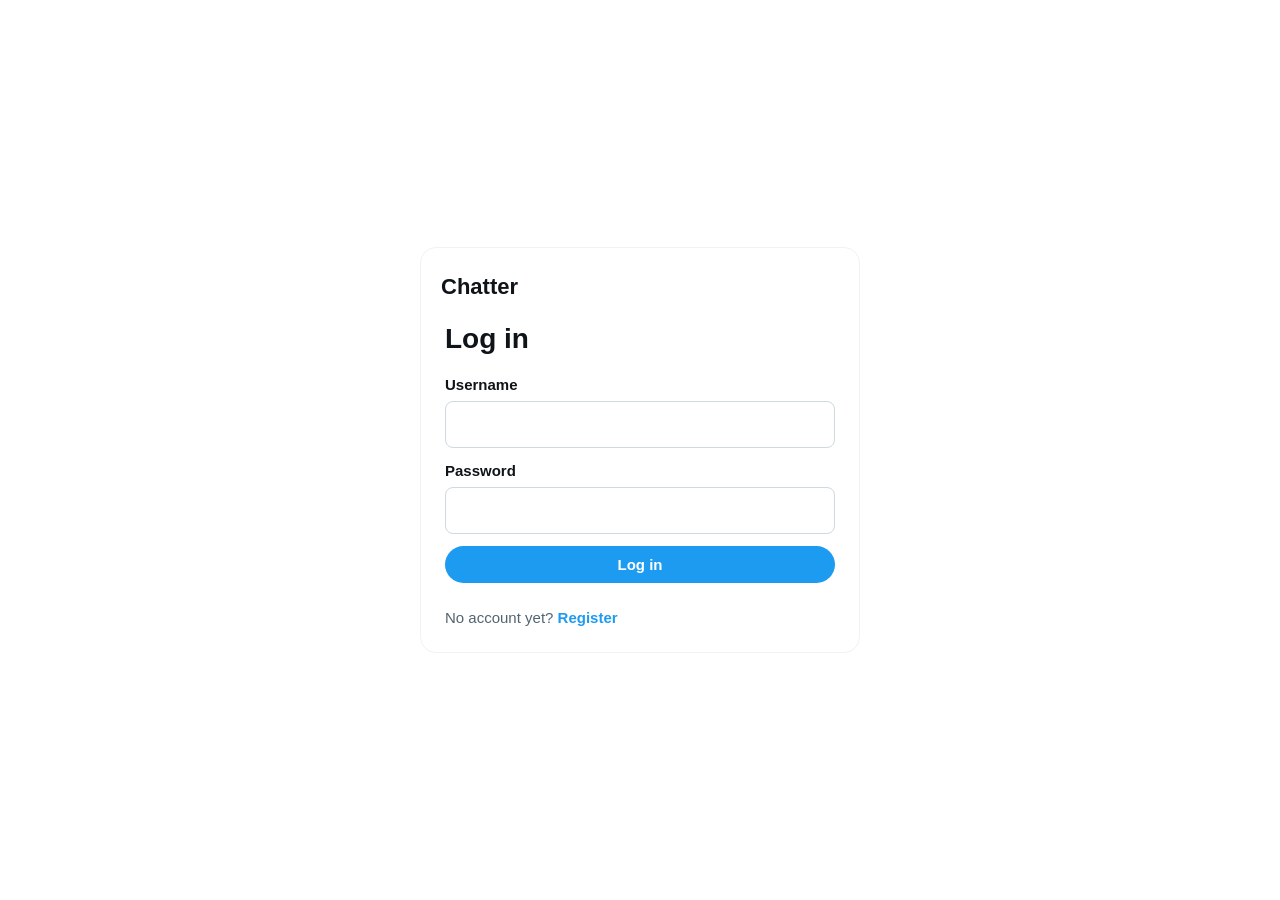
==== frontend/index.html @ f5b8c7cb "feat: allow the local pages to call the API" ====
<!doctype html>
<html lang="en">
<head>
    <meta charset="UTF-8">
    <meta name="viewport" content="width=device-width, initial-scale=1">
    <link rel="icon" href="favicon.ico" sizes="48x48">
    <link rel="icon" href="favicon.svg" type="image/svg+xml">
    <title>Chatter</title>
    <link rel="stylesheet" href="css/app.css">
</head>
<body data-page="feed">
<div class="app">
    <aside class="nav">
        <a class="brand" href="index.html">Chatter</a>
        <a class="active" href="index.html">
            <svg viewBox="0 0 24 24"><path d="M4 10.5 12 4l8 6.5V20a1 1 0 0 1-1 1h-5v-6H10v6H5a1 1 0 0 1-1-1z"/></svg>
            <span>Home</span>
        </a>
        <a href="people.html">
            <svg viewBox="0 0 24 24"><path d="M10 4a6 6 0 1 0 3.6 10.8l4.3 4.3 1.4-1.4-4.3-4.3A6 6 0 0 0 10 4zm0 2a4 4 0 1 1 0 8 4 4 0 0 1 0-8z"/></svg>
            <span>People</span>
        </a>
        <a href="me.html">
            <svg viewBox="0 0 24 24"><path d="M12 12a4 4 0 1 0-4-4 4 4 0 0 0 4 4zm0 2c-4 0-7 2-7 4v2h14v-2c0-2-3-4-7-4z"/></svg>
            <span>Profile</span>
        </a>
    </aside>

    <main class="feed">
        <form class="composer" id="composer">
            <span class="avatar" id="composer-avatar">?</span>
            <div>
                <textarea name="content" maxlength="280" placeholder="What's new" required></textarea>
                <div class="composer-bar">
                    <select name="category" aria-label="Category">
                        <option>GENERAL</option>
                        <option>NEWS</option>
                        <option>POLITICS</option>
                        <option>TECHNOLOGY</option>
                        <option>SCIENCE</option>
                        <option>EDUCATION</option>
                        <option>BUSINESS</option>
                        <option>SPORTS</option>
                        <option>ENTERTAINMENT</option>
                        <option>MUSIC</option>
                        <option>GAMING</option>
                        <option>ART</option>
                        <option>FASHION</option>
                        <option>FOOD</option>
                        <option>TRAVEL</option>
                        <option>HEALTH</option>
                        <option>NATURE</option>
                        <option>ANIMALS</option>
                        <option>OTHER</option>
                    </select>
                    <button class="btn" type="submit">Post</button>
                </div>
            </div>
        </form>
        <div class="tabs">
            <button class="active" type="button" data-filter="all">All</button>
            <button type="button" data-filter="following">Following</button>
            <div class="tab-menu">
                <button type="button" id="categories-tab">Categories</button>
                <div class="menu" id="category-menu" hidden></div>
            </div>
        </div>
        <div id="posts"></div>
        <p class="empty" id="empty" hidden>Nothing here yet.</p>
    </main>
    <aside class="side" id="following"></aside>
</div>
<script src="js/config.js"></script>
<script src="js/api.js"></script>
<script src="js/app.js"></script>
</body>
</html>
---- frontend/css/app.css ----
:root {
    --text: #0f1419;
    --muted: #536471;
    --line: #eff3f4;
    --blue: #1d9bf0;
    --blue-hover: #1a8cd8;
    --hover: #f7f9f9;
    --pill: #e7e7e8;
}

* { box-sizing: border-box; }

body {
    margin: 0;
    color: var(--text);
    background: #fff;
    font: 15px/1.4 -apple-system, BlinkMacSystemFont, "Segoe UI", sans-serif;
}

a { color: inherit; text-decoration: none; }
a:hover { color: var(--blue); }
button, input, select, textarea { font: inherit; color: inherit; }

.app {
    display: grid;
    grid-template-columns: 260px minmax(0, 600px) 340px;
    max-width: 1200px;
    min-height: 100vh;
    margin: 0 auto;
}

.nav, .side { padding: 4px 12px 24px; }
.nav {
    display: flex;
    flex-direction: column;
    align-self: start;
    position: sticky;
    top: 0;
    height: 100vh;
}
.nav-logout {
    display: flex;
    align-items: center;
    gap: 16px;
    width: fit-content;
    margin-top: auto;
    padding: 12px;
    border: 0;
    border-radius: 999px;
    background: transparent;
    font-size: 20px;
    cursor: pointer;
}
.nav-logout:hover { background: var(--hover); }
.feed {
    border-left: 1px solid var(--line);
    border-right: 1px solid var(--line);
    padding-top: 16px;
}

.brand {
    display: inline-block;
    width: fit-content;
    margin: 16px 12px 8px;
    padding: 0;
    font-size: 22px;
    font-weight: 800;
}

.nav a, .side h2 {
    display: flex;
    align-items: center;
    gap: 16px;
    padding: 12px;
    border-radius: 999px;
    font-size: 20px;
}

.nav a:hover { background: var(--hover); color: var(--blue); }
.nav a.brand {
    display: inline-block;
    width: fit-content;
    margin: 16px 12px 8px;
    padding: 0;
    border-radius: 0;
    font-size: 22px;
}
.nav a.brand:hover,
.brand:hover {
    background: transparent;
    color: var(--blue);
}
.nav a.active { font-weight: 700; }
.nav svg { width: 26px; height: 26px; fill: currentColor; }

.composer, .post, .profile-head, .panel {
    padding: 12px 16px;
    border-bottom: 1px solid var(--line);
}

.composer { display: grid; grid-template-columns: 40px 1fr; gap: 12px; }
.composer textarea {
    width: 100%;
    min-height: 52px;
    border: 0;
    resize: vertical;
    outline: none;
    font-size: 20px;
}
.composer textarea::placeholder { color: var(--muted); }
.composer-bar { display: flex; align-items: center; justify-content: space-between; gap: 12px; }
.composer select {
    border: 0;
    color: var(--blue);
    background: transparent;
    font-weight: 700;
}

.tabs { display: flex; border-bottom: 1px solid var(--line); }
.tabs > button, .tab-menu > button {
    flex: 1;
    border: 0;
    border-bottom: 2px solid transparent;
    background: transparent;
    padding: 16px 8px;
    font-weight: 600;
    color: var(--muted);
    cursor: pointer;
}
.tabs > button.active, .tab-menu > button.active { color: var(--text); border-bottom-color: var(--blue); }
.tabs > button:hover, .tab-menu > button:hover { background: var(--hover); }
.tab-menu { position: relative; flex: 1; display: flex; }
.menu {
    position: absolute;
    top: calc(100% + 4px);
    right: 0;
    z-index: 4;
    min-width: 180px;
    max-height: 320px;
    overflow: auto;
    background: #fff;
    border: 1px solid var(--line);
    border-radius: 12px;
    box-shadow: 0 8px 24px rgba(15, 20, 25, 0.12);
    padding: 4px 0;
}
.menu[hidden] { display: none; }
.menu button {
    display: block;
    width: 100%;
    border: 0;
    background: transparent;
    padding: 10px 16px;
    text-align: left;
    font-weight: 600;
    cursor: pointer;
}
.menu button:hover { background: var(--hover); }
.menu button.active { color: var(--blue); }

.post { display: grid; grid-template-columns: 40px 1fr; gap: 12px; }
.post-open { cursor: pointer; }
.post[hidden] { display: none; }
.parent-link { display: block; margin: 0 0 4px; color: var(--muted); font-size: 13px; }
.parent-link:hover { color: var(--blue); }
.post:hover { background: var(--hover); }
.post .content, .post p { margin: 2px 0 10px; font-size: 15px; }
.post .content textarea { width: 100%; min-height: 72px; border: 1px solid #cfd9de; border-radius: 8px; padding: 8px; }
.post .content textarea:hover, .post .content textarea:focus { border-color: var(--blue); outline: none; }
.post header { display: flex; align-items: flex-start; gap: 8px; }
.post header .who { display: flex; flex: 1; flex-wrap: wrap; gap: 4px 6px; align-items: baseline; min-width: 0; }
.post header span, .post time { color: var(--muted); }
.post-category {
    margin-left: auto;
    margin-right: 12px;
    color: var(--muted);
    font-size: 13px;
    line-height: 32px;
    flex: none;
    white-space: nowrap;
}
.more { position: relative; flex: none; }
.more-btn {
    display: grid;
    place-items: center;
    width: 32px;
    height: 32px;
    border: 0;
    border-radius: 999px;
    background: transparent;
    color: var(--muted);
    cursor: pointer;
}
.more-btn:hover { background: rgba(29, 155, 240, 0.1); color: var(--blue); }
.more-btn svg { width: 18px; height: 18px; fill: currentColor; }

.actions {
    display: flex;
    align-items: center;
    max-width: 425px;
    margin-top: 2px;
    color: var(--muted);
}
.action { display: flex; flex: 1; align-items: center; min-width: 0; }
.action .hit {
    display: inline-flex;
    align-items: center;
    justify-content: center;
    width: 32px;
    height: 32px;
    padding: 0;
    border: 0;
    border-radius: 999px;
    background: transparent;
    color: inherit;
}
.action button.hit { cursor: pointer; }
.action .count {
    padding: 0;
    border: 0;
    background: transparent;
    color: inherit;
    font-size: 13px;
    line-height: 1;
}
.action button.count { cursor: pointer; }
.action svg { width: 18px; height: 18px; fill: currentColor; display: block; }
.action.reply a.hit:hover { color: #1d9bf0; background: rgba(29, 155, 240, 0.1); }
.action.reply .count,
.action.views,
.action.views .count { color: var(--muted); }
.action.repost button.hit:hover { color: #00ba7c; background: rgba(0, 186, 124, 0.1); }
.action.repost.active .hit,
.action.repost.active .count { color: #00ba7c; }
.action.repost .count:hover { color: var(--blue); }
.action.like button.hit:hover { color: #f91880; background: rgba(249, 24, 128, 0.1); }
.action.like.active .hit,
.action.like.active .count { color: #f91880; }
.action.like .count:hover { color: var(--blue); }
.dialog {
    position: fixed;
    inset: 0;
    display: grid;
    place-items: center;
    background: rgba(0, 0, 0, 0.4);
    z-index: 5;
}
.dialog[hidden] { display: none; }
.dialog-card {
    width: min(420px, calc(100% - 32px));
    max-height: 80vh;
    overflow: auto;
    background: #fff;
    border-radius: 16px;
    padding: 8px 16px 16px;
}

.avatar, .avatar-lg {
    display: grid;
    place-items: center;
    flex: none;
    line-height: 1;
    border-radius: 50%;
    color: #fff;
    font-weight: 700;
    background: var(--avatar, #1d9bf0);
}
.person .avatar {
    display: grid;
    place-items: center;
}
.avatar { width: 40px; height: 40px; }
.avatar-lg { width: 88px; height: 88px; font-size: 32px; }
.avatar img, .avatar-lg img {
    width: 100%;
    height: 100%;
    border-radius: 50%;
    object-fit: cover;
}

.btn {
    border: 0;
    border-radius: 999px;
    background: var(--blue);
    color: #fff;
    font-weight: 700;
    padding: 8px 16px;
    cursor: pointer;
}
.btn:hover { background: var(--blue-hover); }
.btn.secondary { background: #fff; color: var(--text); border: 1px solid #cfd9de; }
.btn.secondary:hover { background: var(--hover); }

.side h2 { font-size: 20px; margin: 8px 0; padding-left: 0; }
.people-search {
    padding: 12px 16px;
    border-bottom: 1px solid var(--line);
}
.people-search input {
    width: 100%;
    border: 0;
    border-radius: 999px;
    background: #eff3f4;
    padding: 12px 16px;
    outline: none;
}
.people-list { padding: 0 16px; }
.person { display: flex; align-items: center; gap: 12px; padding: 12px 0; }
.person[hidden] { display: none; }
.person a:not(.avatar) { flex: 1; }
.person strong, .person span:not(.avatar) { display: block; }
.person span:not(.avatar) { color: var(--muted); }

.profile-head { display: grid; grid-template-columns: 88px 1fr; gap: 16px; }
.profile-head p { margin: 8px 0; }
.muted { color: var(--muted); }
.row { display: flex; gap: 8px; flex-wrap: wrap; margin-top: 12px; }
.badge {
    border-radius: 4px;
    background: #f7d6d6;
    color: #8b1e1e;
    font-size: 12px;
    font-weight: 700;
    padding: 2px 6px;
}

.form { display: grid; gap: 12px; padding: 16px; }
.form[hidden] { display: none; }
.form label { display: grid; gap: 6px; font-weight: 700; }
.form input, .form textarea, form.reply input {
    border: 1px solid #cfd9de;
    border-radius: 8px;
    padding: 12px;
}
.form input:hover, .form textarea:hover, .form select:hover,
.reply input:hover, .people-search input:hover,
.composer textarea:hover, .composer select:hover {
    border-color: var(--blue);
}
.form input:focus, .form textarea:focus, .reply input:focus, .people-search input:focus {
    outline: none;
    border-color: var(--blue);
}
.field-name { display: block; }
.req { color: #f4212e; }
.with-info, .file-field { display: flex; align-items: center; gap: 8px; }
.with-info input, .with-info textarea, .file-field input { flex: 1; min-width: 0; }
.with-info:has(textarea) { align-items: flex-start; }
.with-info:has(textarea) .info { margin-top: 10px; }
.info {
    position: relative;
    display: grid;
    place-items: center;
    flex: none;
    width: 22px;
    height: 22px;
    border: 1px solid var(--muted);
    border-radius: 50%;
    color: var(--muted);
    font-size: 13px;
    font-weight: 700;
    line-height: 1;
    cursor: help;
}
.info-tip {
    display: none;
    position: absolute;
    right: 0;
    top: calc(100% + 6px);
    width: 220px;
    padding: 8px 10px;
    border-radius: 8px;
    background: #0f1419;
    color: #fff;
    font-size: 13px;
    font-weight: 400;
    line-height: 1.3;
    z-index: 2;
}
.info:hover .info-tip, .info:focus .info-tip { display: block; }
.card .muted a { color: var(--blue); font-weight: 700; }
.topics-toggle {
    display: flex;
    align-items: center;
    gap: 8px;
    width: 100%;
    border: 0;
    background: transparent;
    padding: 0;
    font-weight: 700;
    text-align: left;
    cursor: pointer;
}
.chevron { display: inline-block; color: var(--muted); transition: transform 0.15s; }
.topics-toggle.open .chevron { transform: rotate(90deg); }
.topics-toggle:hover { color: var(--blue); }
.checks[hidden] { display: none; }
.checks { display: flex; flex-wrap: wrap; gap: 8px; }
.checks label {
    display: flex;
    align-items: center;
    gap: 6px;
    border: 1px solid var(--line);
    border-radius: 999px;
    padding: 6px 12px;
    font-weight: 600;
}

.auth {
    min-height: 100vh;
    display: grid;
    place-items: center;
    background: #fff;
}
.card {
    width: min(440px, calc(100% - 32px));
    border: 1px solid var(--line);
    border-radius: 16px;
    padding: 8px 8px 24px;
}
.card h1 { margin: 8px 16px 0; font-size: 28px; }
.card p { margin: 8px 16px 0; }

form.reply { display: flex; gap: 12px; padding: 12px 16px 16px; }
form.reply input { flex: 1; }

.empty { padding: 32px 16px; color: var(--muted); text-align: center; }
.notice {
    margin: 0;
    padding: 12px 16px;
    color: #8b1e1e;
}

@media (max-width: 1000px) {
    .app { grid-template-columns: 80px minmax(0, 1fr); }
    .side, .nav a span, .nav-logout span { display: none; }
}
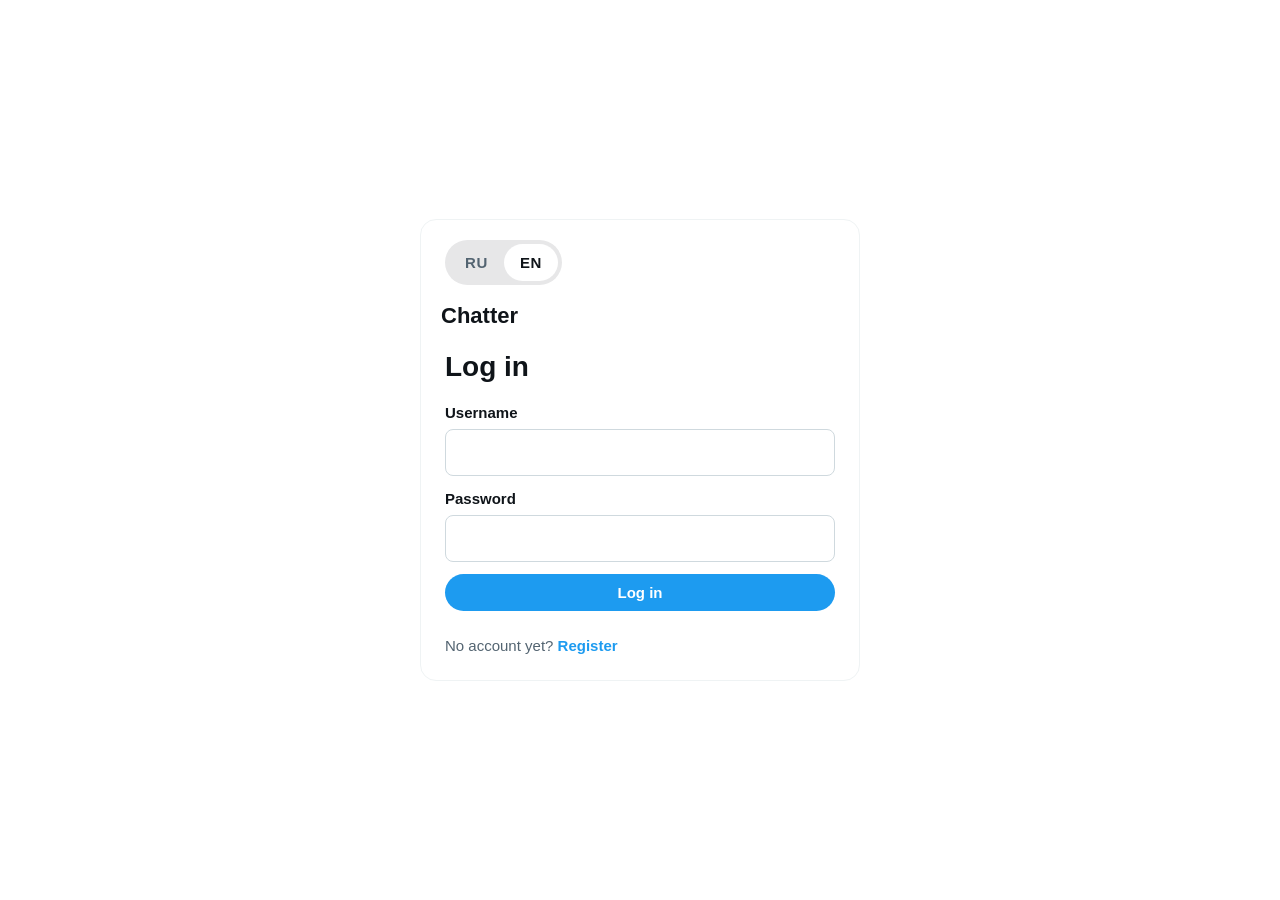
==== commit e9a86559: "feat: translate the pages from a language switch" ====
--- a/frontend/index.html
+++ b/frontend/index.html
@@ -5,7 +5,7 @@
     <meta name="viewport" content="width=device-width, initial-scale=1">
     <link rel="icon" href="favicon.ico" sizes="48x48">
     <link rel="icon" href="favicon.svg" type="image/svg+xml">
-    <title>Chatter</title>
+    <title data-i18n="title.home">Chatter</title>
     <link rel="stylesheet" href="css/app.css">
 </head>
 <body data-page="feed">
@@ -14,15 +14,15 @@
         <a class="brand" href="index.html">Chatter</a>
         <a class="active" href="index.html">
             <svg viewBox="0 0 24 24"><path d="M4 10.5 12 4l8 6.5V20a1 1 0 0 1-1 1h-5v-6H10v6H5a1 1 0 0 1-1-1z"/></svg>
-            <span>Home</span>
+            <span data-i18n="nav.home">Home</span>
         </a>
         <a href="people.html">
             <svg viewBox="0 0 24 24"><path d="M10 4a6 6 0 1 0 3.6 10.8l4.3 4.3 1.4-1.4-4.3-4.3A6 6 0 0 0 10 4zm0 2a4 4 0 1 1 0 8 4 4 0 0 1 0-8z"/></svg>
-            <span>People</span>
+            <span data-i18n="nav.people">People</span>
         </a>
         <a href="me.html">
             <svg viewBox="0 0 24 24"><path d="M12 12a4 4 0 1 0-4-4 4 4 0 0 0 4 4zm0 2c-4 0-7 2-7 4v2h14v-2c0-2-3-4-7-4z"/></svg>
-            <span>Profile</span>
+            <span data-i18n="nav.profile">Profile</span>
         </a>
     </aside>
 
@@ -30,47 +30,48 @@
         <form class="composer" id="composer">
             <span class="avatar" id="composer-avatar">?</span>
             <div>
-                <textarea name="content" maxlength="280" placeholder="What's new" required></textarea>
+                <textarea name="content" maxlength="280" data-i18n-placeholder="composer.placeholder" placeholder="What's new" required></textarea>
                 <div class="composer-bar">
-                    <select name="category" aria-label="Category">
-                        <option>GENERAL</option>
-                        <option>NEWS</option>
-                        <option>POLITICS</option>
-                        <option>TECHNOLOGY</option>
-                        <option>SCIENCE</option>
-                        <option>EDUCATION</option>
-                        <option>BUSINESS</option>
-                        <option>SPORTS</option>
-                        <option>ENTERTAINMENT</option>
-                        <option>MUSIC</option>
-                        <option>GAMING</option>
-                        <option>ART</option>
-                        <option>FASHION</option>
-                        <option>FOOD</option>
-                        <option>TRAVEL</option>
-                        <option>HEALTH</option>
-                        <option>NATURE</option>
-                        <option>ANIMALS</option>
-                        <option>OTHER</option>
+                    <select name="category" data-i18n-aria="field.category" aria-label="Category">
+                        <option value="GENERAL">GENERAL</option>
+                        <option value="NEWS">NEWS</option>
+                        <option value="POLITICS">POLITICS</option>
+                        <option value="TECHNOLOGY">TECHNOLOGY</option>
+                        <option value="SCIENCE">SCIENCE</option>
+                        <option value="EDUCATION">EDUCATION</option>
+                        <option value="BUSINESS">BUSINESS</option>
+                        <option value="SPORTS">SPORTS</option>
+                        <option value="ENTERTAINMENT">ENTERTAINMENT</option>
+                        <option value="MUSIC">MUSIC</option>
+                        <option value="GAMING">GAMING</option>
+                        <option value="ART">ART</option>
+                        <option value="FASHION">FASHION</option>
+                        <option value="FOOD">FOOD</option>
+                        <option value="TRAVEL">TRAVEL</option>
+                        <option value="HEALTH">HEALTH</option>
+                        <option value="NATURE">NATURE</option>
+                        <option value="ANIMALS">ANIMALS</option>
+                        <option value="OTHER">OTHER</option>
                     </select>
-                    <button class="btn" type="submit">Post</button>
+                    <button class="btn" type="submit" data-i18n="action.post">Post</button>
                 </div>
             </div>
         </form>
         <div class="tabs">
-            <button class="active" type="button" data-filter="all">All</button>
-            <button type="button" data-filter="following">Following</button>
+            <button class="active" type="button" data-filter="all" data-i18n="tab.all">All</button>
+            <button type="button" data-filter="following" data-i18n="tab.following">Following</button>
             <div class="tab-menu">
-                <button type="button" id="categories-tab">Categories</button>
+                <button type="button" id="categories-tab" data-i18n="tab.categories">Categories</button>
                 <div class="menu" id="category-menu" hidden></div>
             </div>
         </div>
         <div id="posts"></div>
-        <p class="empty" id="empty" hidden>Nothing here yet.</p>
+        <p class="empty" id="empty" data-i18n="empty.nothing" hidden>Nothing here yet.</p>
     </main>
     <aside class="side" id="following"></aside>
 </div>
 <script src="js/config.js"></script>
+<script src="js/i18n.js"></script>
 <script src="js/api.js"></script>
 <script src="js/app.js"></script>
 </body>
--- a/frontend/css/app.css
+++ b/frontend/css/app.css
@@ -38,12 +38,39 @@
     top: 0;
     height: 100vh;
 }
+.lang-switch {
+    display: flex;
+    align-items: center;
+    width: fit-content;
+    margin-top: auto;
+    margin-left: 12px;
+    margin-bottom: 8px;
+    padding: 4px;
+    background: var(--pill);
+    border-radius: 999px;
+}
+.lang-switch button {
+    border: 0;
+    background: transparent;
+    color: var(--muted);
+    font-weight: 800;
+    letter-spacing: 0.04em;
+    padding: 8px 16px;
+    border-radius: 999px;
+    cursor: pointer;
+}
+.lang-switch button.active {
+    background: #fff;
+    color: var(--text);
+}
+.card .lang-switch { margin: 12px 16px 0; }
+.nav a[data-moderation] { margin-top: 8px; }
 .nav-logout {
     display: flex;
     align-items: center;
     gap: 16px;
     width: fit-content;
-    margin-top: auto;
+    margin-top: 0;
     padding: 12px;
     border: 0;
     border-radius: 999px;
@@ -56,6 +83,12 @@
     border-left: 1px solid var(--line);
     border-right: 1px solid var(--line);
     padding-top: 16px;
+}
+.page-title {
+    margin: 0;
+    padding: 0 16px 16px;
+    font-size: 20px;
+    border-bottom: 1px solid var(--line);
 }
 
 .brand {
@@ -93,7 +126,7 @@
 .nav a.active { font-weight: 700; }
 .nav svg { width: 26px; height: 26px; fill: currentColor; }
 
-.composer, .post, .profile-head, .panel {
+.composer, .post, .profile-head {
     padding: 12px 16px;
     border-bottom: 1px solid var(--line);
 }
@@ -170,6 +203,7 @@
 .post header { display: flex; align-items: flex-start; gap: 8px; }
 .post header .who { display: flex; flex: 1; flex-wrap: wrap; gap: 4px 6px; align-items: baseline; min-width: 0; }
 .post header span, .post time { color: var(--muted); }
+.post time { white-space: nowrap; }
 .post-category {
     margin-left: auto;
     margin-right: 12px;
@@ -310,9 +344,36 @@
 .person a:not(.avatar) { flex: 1; }
 .person strong, .person span:not(.avatar) { display: block; }
 .person span:not(.avatar) { color: var(--muted); }
-
-.profile-head { display: grid; grid-template-columns: 88px 1fr; gap: 16px; }
+.person span.role { display: inline; margin-left: 6px; font-size: 12px; font-weight: 700; }
+.role { font-size: 13px; font-weight: 700; }
+.person .role.role-USER, .role.role-USER { color: var(--muted); }
+.person .role.role-MODERATOR, .role.role-MODERATOR { color: #00ba7c; }
+.person .role.role-ADMIN, .role.role-ADMIN { color: var(--blue); }
+.row select {
+    border: 1px solid #cfd9de;
+    border-radius: 999px;
+    padding: 8px 12px;
+    background: #fff;
+    font-weight: 700;
+}
+.section-title { margin: 0; padding: 16px 16px 0; font-size: 18px; }
+#posts[hidden], #staff[hidden] { display: none; }
+
+.profile-head { position: relative; display: grid; grid-template-columns: 88px 1fr; gap: 16px; }
 .profile-head p { margin: 8px 0; }
+.profile-info { padding-right: 40px; }
+.profile-name { display: flex; align-items: baseline; gap: 8px; flex-wrap: wrap; }
+.form-actions { margin-top: 0; }
+.profile-head .settings {
+    position: absolute;
+    top: 8px;
+    right: 8px;
+    z-index: 2;
+    grid-column: 1 / -1;
+    grid-row: 1;
+    width: 32px;
+    height: 32px;
+}
 .muted { color: var(--muted); }
 .row { display: flex; gap: 8px; flex-wrap: wrap; margin-top: 12px; }
 .badge {
@@ -327,17 +388,19 @@
 .form { display: grid; gap: 12px; padding: 16px; }
 .form[hidden] { display: none; }
 .form label { display: grid; gap: 6px; font-weight: 700; }
-.form input, .form textarea, form.reply input {
+.form input, .form textarea, .form select, form.reply input {
     border: 1px solid #cfd9de;
     border-radius: 8px;
     padding: 12px;
 }
+.form select { background: #fff; font: inherit; font-weight: 700; }
+.form .muted { margin: 0; font-weight: 400; }
 .form input:hover, .form textarea:hover, .form select:hover,
 .reply input:hover, .people-search input:hover,
 .composer textarea:hover, .composer select:hover {
     border-color: var(--blue);
 }
-.form input:focus, .form textarea:focus, .reply input:focus, .people-search input:focus {
+.form input:focus, .form textarea:focus, .form select:focus, .reply input:focus, .people-search input:focus {
     outline: none;
     border-color: var(--blue);
 }
@@ -379,32 +442,6 @@
 }
 .info:hover .info-tip, .info:focus .info-tip { display: block; }
 .card .muted a { color: var(--blue); font-weight: 700; }
-.topics-toggle {
-    display: flex;
-    align-items: center;
-    gap: 8px;
-    width: 100%;
-    border: 0;
-    background: transparent;
-    padding: 0;
-    font-weight: 700;
-    text-align: left;
-    cursor: pointer;
-}
-.chevron { display: inline-block; color: var(--muted); transition: transform 0.15s; }
-.topics-toggle.open .chevron { transform: rotate(90deg); }
-.topics-toggle:hover { color: var(--blue); }
-.checks[hidden] { display: none; }
-.checks { display: flex; flex-wrap: wrap; gap: 8px; }
-.checks label {
-    display: flex;
-    align-items: center;
-    gap: 6px;
-    border: 1px solid var(--line);
-    border-radius: 999px;
-    padding: 6px 12px;
-    font-weight: 600;
-}
 
 .auth {
     min-height: 100vh;
@@ -429,9 +466,12 @@
     margin: 0;
     padding: 12px 16px;
     color: #8b1e1e;
+    white-space: pre-line;
 }
 
 @media (max-width: 1000px) {
     .app { grid-template-columns: 80px minmax(0, 1fr); }
     .side, .nav a span, .nav-logout span { display: none; }
-}
+    .lang-switch { margin-left: 0; padding: 3px; }
+    .lang-switch button { padding: 6px 8px; font-size: 12px; }
+}
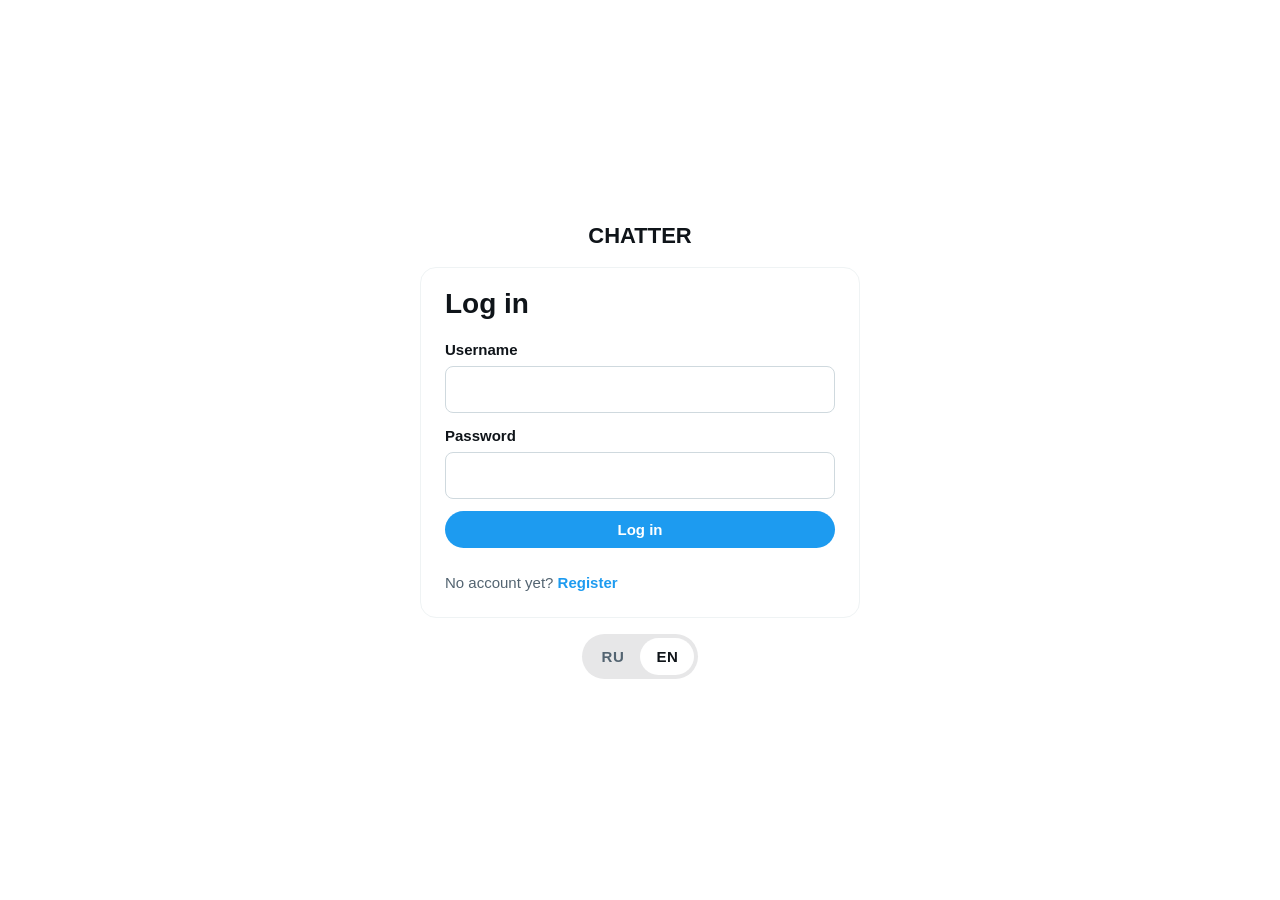
==== commit 67ed0ad4: "feat: update the feed, registration date, and role menu" ====
--- a/frontend/index.html
+++ b/frontend/index.html
@@ -5,13 +5,13 @@
     <meta name="viewport" content="width=device-width, initial-scale=1">
     <link rel="icon" href="favicon.ico" sizes="48x48">
     <link rel="icon" href="favicon.svg" type="image/svg+xml">
-    <title data-i18n="title.home">Chatter</title>
+    <title data-i18n="title.home">CHATTER</title>
     <link rel="stylesheet" href="css/app.css">
 </head>
 <body data-page="feed">
 <div class="app">
     <aside class="nav">
-        <a class="brand" href="index.html">Chatter</a>
+        <a class="brand" href="index.html">CHATTER</a>
         <a class="active" href="index.html">
             <svg viewBox="0 0 24 24"><path d="M4 10.5 12 4l8 6.5V20a1 1 0 0 1-1 1h-5v-6H10v6H5a1 1 0 0 1-1-1z"/></svg>
             <span data-i18n="nav.home">Home</span>
@@ -27,10 +27,26 @@
     </aside>
 
     <main class="feed">
+        <div class="tabs feed-tabs">
+            <button class="active" type="button" data-filter="all" data-i18n="tab.all">All</button>
+            <button type="button" data-filter="following" data-i18n="tab.following">Following</button>
+            <div class="tab-menu">
+                <button type="button" id="categories-tab" data-i18n="tab.categories">Categories</button>
+                <div class="menu" id="category-menu" hidden></div>
+            </div>
+        </div>
         <form class="composer" id="composer">
+            <button type="button" class="photo-btn" id="composer-photo" data-i18n-aria="aria.photo" aria-label="Add photo">
+                <svg viewBox="0 0 24 24"><path d="M3 5.5A2.5 2.5 0 0 1 5.5 3h13A2.5 2.5 0 0 1 21 5.5v13a2.5 2.5 0 0 1-2.5 2.5h-13A2.5 2.5 0 0 1 3 18.5v-13zm2.5-.5a.5.5 0 0 0-.5.5v9.1l3-3 3 3 5-5 3 3V5.5a.5.5 0 0 0-.5-.5h-13zM19 15.4l-3-3-5 5-3-3-3 3V18.5a.5.5 0 0 0 .5.5h13a.5.5 0 0 0 .5-.5V15.4zM9.5 8.5a1.5 1.5 0 1 1-3 0 1.5 1.5 0 0 1 3 0z"/></svg>
+            </button>
+            <input id="composer-file" type="file" accept="image/jpeg,image/png,image/heif" hidden>
             <span class="avatar" id="composer-avatar">?</span>
             <div>
                 <textarea name="content" maxlength="280" data-i18n-placeholder="composer.placeholder" placeholder="What's new" required></textarea>
+                <div class="composer-preview" id="composer-preview" hidden>
+                    <img alt="">
+                    <button type="button" id="composer-clear" data-i18n-aria="aria.remove-photo" aria-label="Remove photo">×</button>
+                </div>
                 <div class="composer-bar">
                     <select name="category" data-i18n-aria="field.category" aria-label="Category">
                         <option value="GENERAL">GENERAL</option>
@@ -57,14 +73,6 @@
                 </div>
             </div>
         </form>
-        <div class="tabs">
-            <button class="active" type="button" data-filter="all" data-i18n="tab.all">All</button>
-            <button type="button" data-filter="following" data-i18n="tab.following">Following</button>
-            <div class="tab-menu">
-                <button type="button" id="categories-tab" data-i18n="tab.categories">Categories</button>
-                <div class="menu" id="category-menu" hidden></div>
-            </div>
-        </div>
         <div id="posts"></div>
         <p class="empty" id="empty" data-i18n="empty.nothing" hidden>Nothing here yet.</p>
     </main>
--- a/frontend/css/app.css
+++ b/frontend/css/app.css
@@ -131,17 +131,59 @@
     border-bottom: 1px solid var(--line);
 }
 
-.composer { display: grid; grid-template-columns: 40px 1fr; gap: 12px; }
+.composer { position: relative; display: grid; grid-template-columns: 40px 1fr; gap: 12px; }
+.composer > .avatar { align-self: start; }
 .composer textarea {
     width: 100%;
     min-height: 52px;
     border: 0;
     resize: vertical;
     outline: none;
+    padding-right: 36px;
     font-size: 20px;
 }
 .composer textarea::placeholder { color: var(--muted); }
 .composer-bar { display: flex; align-items: center; justify-content: space-between; gap: 12px; }
+.composer .photo-btn {
+    position: absolute;
+    top: 8px;
+    right: 8px;
+    z-index: 1;
+    display: grid;
+    place-items: center;
+    width: 34px;
+    height: 34px;
+    border: 0;
+    border-radius: 999px;
+    background: transparent;
+    color: var(--blue);
+    cursor: pointer;
+}
+.photo-btn:hover { background: rgba(29, 155, 240, 0.1); }
+.photo-btn svg { width: 20px; height: 20px; fill: currentColor; }
+.composer-preview { position: relative; width: fit-content; max-width: 100%; margin-top: 8px; }
+.composer-preview[hidden] { display: none; }
+.composer-preview img {
+    display: block;
+    max-width: 100%;
+    max-height: 240px;
+    border: 1px solid var(--line);
+    border-radius: 16px;
+}
+.composer-preview button {
+    position: absolute;
+    top: 8px;
+    right: 8px;
+    width: 28px;
+    height: 28px;
+    border: 0;
+    border-radius: 999px;
+    background: rgba(15, 20, 25, 0.75);
+    color: #fff;
+    font-size: 18px;
+    line-height: 1;
+    cursor: pointer;
+}
 .composer select {
     border: 0;
     color: var(--blue);
@@ -150,8 +192,16 @@
 }
 
 .tabs { display: flex; border-bottom: 1px solid var(--line); }
+.feed > .feed-tabs:first-child { margin-top: -16px; }
+.feed-tabs {
+    position: sticky;
+    top: 0;
+    z-index: 3;
+    background: #fff;
+}
 .tabs > button, .tab-menu > button {
     flex: 1;
+    min-width: 0;
     border: 0;
     border-bottom: 2px solid transparent;
     background: transparent;
@@ -192,15 +242,28 @@
 .menu button.active { color: var(--blue); }
 
 .post { display: grid; grid-template-columns: 40px 1fr; gap: 12px; }
+.post > .avatar { align-self: start; }
 .post-open { cursor: pointer; }
 .post[hidden] { display: none; }
 .parent-link { display: block; margin: 0 0 4px; color: var(--muted); font-size: 13px; }
 .parent-link:hover { color: var(--blue); }
 .post:hover { background: var(--hover); }
 .post .content, .post p { margin: 2px 0 10px; font-size: 15px; }
+.post-photo {
+    display: block;
+    width: 100%;
+    height: auto;
+    max-height: 420px;
+    margin: 0 0 10px;
+    object-fit: contain;
+    border: 1px solid var(--line);
+    border-radius: 16px;
+    background: var(--hover);
+}
+.post-photo[hidden] { display: none; }
 .post .content textarea { width: 100%; min-height: 72px; border: 1px solid #cfd9de; border-radius: 8px; padding: 8px; }
 .post .content textarea:hover, .post .content textarea:focus { border-color: var(--blue); outline: none; }
-.post header { display: flex; align-items: flex-start; gap: 8px; }
+.post header { display: flex; align-items: center; gap: 8px; }
 .post header .who { display: flex; flex: 1; flex-wrap: wrap; gap: 4px 6px; align-items: baseline; min-width: 0; }
 .post header span, .post time { color: var(--muted); }
 .post time { white-space: nowrap; }
@@ -209,7 +272,7 @@
     margin-right: 12px;
     color: var(--muted);
     font-size: 13px;
-    line-height: 32px;
+    line-height: 1.4;
     flex: none;
     white-space: nowrap;
 }
@@ -293,6 +356,8 @@
     display: grid;
     place-items: center;
     flex: none;
+    align-self: center;
+    overflow: hidden;
     line-height: 1;
     border-radius: 50%;
     color: #fff;
@@ -303,14 +368,27 @@
     display: grid;
     place-items: center;
 }
-.avatar { width: 40px; height: 40px; }
-.avatar-lg { width: 88px; height: 88px; font-size: 32px; }
+.avatar { width: 40px; height: 40px; min-height: 40px; max-height: 40px; }
+.avatar-lg { width: 88px; height: 88px; min-height: 88px; max-height: 88px; font-size: 32px; }
 .avatar img, .avatar-lg img {
     width: 100%;
     height: 100%;
+    min-width: 0;
+    min-height: 0;
     border-radius: 50%;
     object-fit: cover;
-}
+    object-position: center;
+}
+.avatar-preview {
+    display: block;
+    width: 96px;
+    height: 96px;
+    min-height: 96px;
+    max-height: 96px;
+    border-radius: 50%;
+    object-fit: cover;
+}
+.avatar-preview[hidden], #delete-avatar[hidden], .post-photo[hidden], .row .btn[hidden] { display: none; }
 
 .btn {
     border: 0;
@@ -360,8 +438,12 @@
 #posts[hidden], #staff[hidden] { display: none; }
 
 .profile-head { position: relative; display: grid; grid-template-columns: 88px 1fr; gap: 16px; }
+.profile-head > .avatar-lg { align-self: start; }
 .profile-head p { margin: 8px 0; }
 .profile-info { padding-right: 40px; }
+.profile-counts { display: flex; gap: 16px; margin-top: 4px; }
+.profile-counts span { color: var(--muted); }
+.profile-counts strong { color: var(--text); }
 .profile-name { display: flex; align-items: baseline; gap: 8px; flex-wrap: wrap; }
 .form-actions { margin-top: 0; }
 .profile-head .settings {
@@ -445,21 +527,49 @@
 
 .auth {
     min-height: 100vh;
-    display: grid;
-    place-items: center;
-    background: #fff;
-}
+    display: flex;
+    justify-content: center;
+    padding: 32px 16px;
+    background: #fff;
+}
+.auth-wrap {
+    display: flex;
+    flex-direction: column;
+    align-items: center;
+    width: min(440px, 100%);
+    margin: auto;
+}
+.auth .brand { margin: 0 0 16px; }
+.auth .lang-switch { margin: 16px 0 0; }
 .card {
     width: min(440px, calc(100% - 32px));
     border: 1px solid var(--line);
     border-radius: 16px;
     padding: 8px 8px 24px;
 }
+.auth .card { width: 100%; }
 .card h1 { margin: 8px 16px 0; font-size: 28px; }
 .card p { margin: 8px 16px 0; }
 
-form.reply { display: flex; gap: 12px; padding: 12px 16px 16px; }
-form.reply input { flex: 1; }
+form.reply { display: flex; align-items: flex-start; gap: 12px; padding: 12px 16px 16px; }
+form.reply .reply-main { flex: 1; min-width: 0; }
+form.reply .reply-field { position: relative; }
+form.reply .reply-field input { width: 100%; padding-right: 42px; }
+form.reply .photo-btn {
+    position: absolute;
+    top: 50%;
+    right: 4px;
+    transform: translateY(-50%);
+    display: grid;
+    place-items: center;
+    width: 34px;
+    height: 34px;
+    border: 0;
+    border-radius: 999px;
+    background: transparent;
+    color: var(--blue);
+    cursor: pointer;
+}
 
 .empty { padding: 32px 16px; color: var(--muted); text-align: center; }
 .notice {
